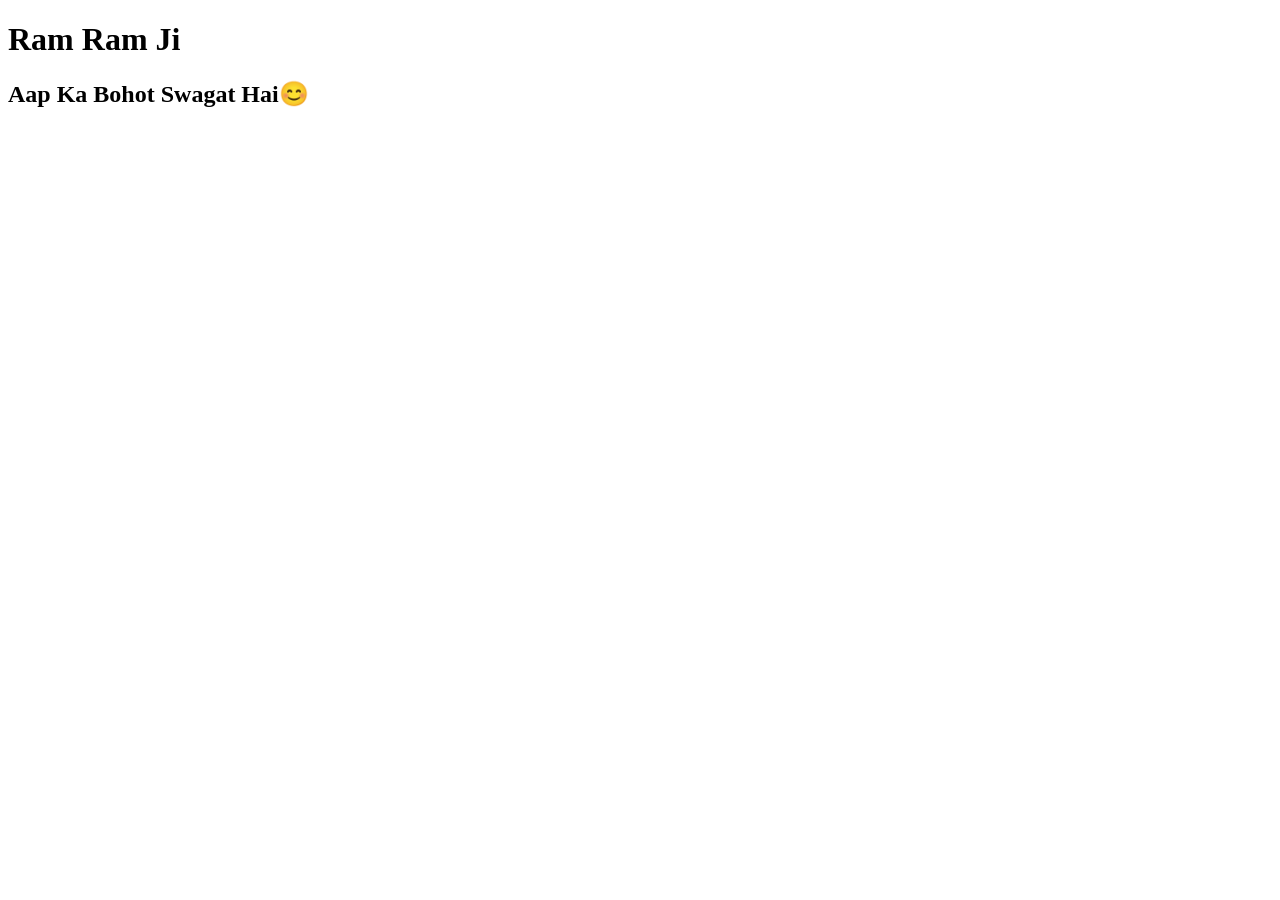
==== index.html @ 4d109428 "Welcoming" ====
<!DOCTYPE html>
<html lang="en">
<head>
    <meta charset="UTF-8">
    <meta name="viewport" content="width=device-width, initial-scale=1.0">
    <title>BookMyService</title>
</head>
<body>
    <h1>Ram Ram Ji</h1>
    <h2>Aap Ka Bohot Swagat Hai😊</h2>
</body>
</html>
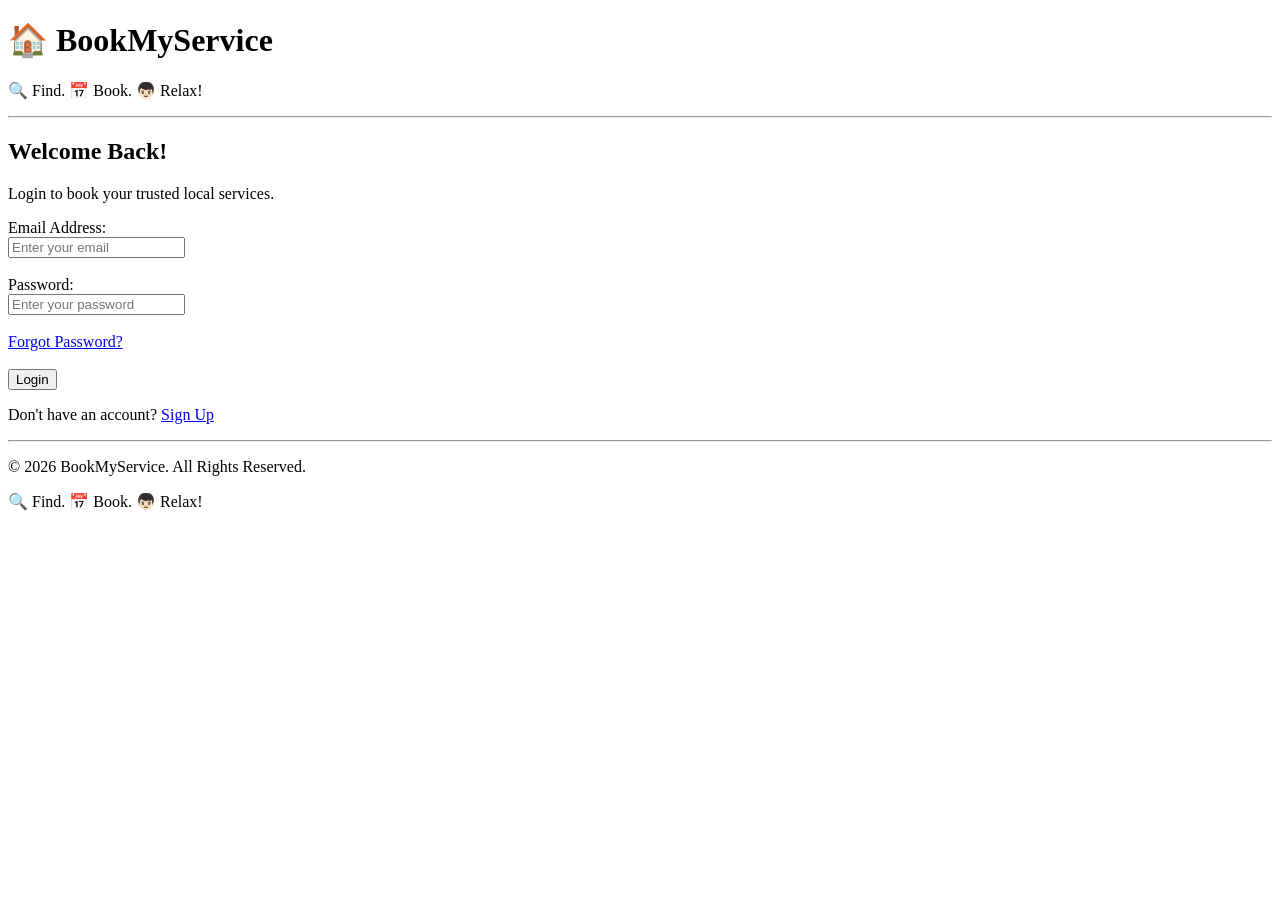
==== commit f8c59f0a: "Login Structure" ====
--- a/index.html
+++ b/index.html
@@ -3,10 +3,53 @@
 <head>
     <meta charset="UTF-8">
     <meta name="viewport" content="width=device-width, initial-scale=1.0">
-    <title>BookMyService</title>
+    <title>BookMyService - Login</title>
 </head>
+
 <body>
-    <h1>Ram Ram Ji</h1>
-    <h2>Aap Ka Bohot Swagat Hai😊</h2>
+
+    <header>
+        <h1>🏠 BookMyService</h1>
+        <p>🔍 Find. 📅 Book. 👦🏻 Relax!</p>
+        <hr>
+    </header>
+
+    <main>
+        <h2>Welcome Back!</h2>
+        <p>Login to book your trusted local services.</p>
+
+        <form action="#" method="POST">
+
+            <label for="email">Email Address:</label><br>
+            <input type="email" id="email" name="email"
+                   placeholder="Enter your email" required>
+            <br><br>
+
+            <label for="password">Password:</label><br>
+            <input type="password" id="password" name="password"
+                   placeholder="Enter your password" required>
+            <br><br>
+
+            <a href="#">Forgot Password?</a>
+            <br><br>
+
+            <button type="submit">Login</button>
+
+        </form>
+
+        <p>Don't have an account?
+            <a href="signup.html">Sign Up</a>
+        </p>
+    </main>
+
+    <hr>
+
+    <footer>
+        <p>© 2026 BookMyService. All Rights Reserved.</p>
+        <p>🔍 Find. 📅 Book. 👦🏻 Relax!</p>
+    </footer>
+
 </body>
-</html>+</html>
+
+
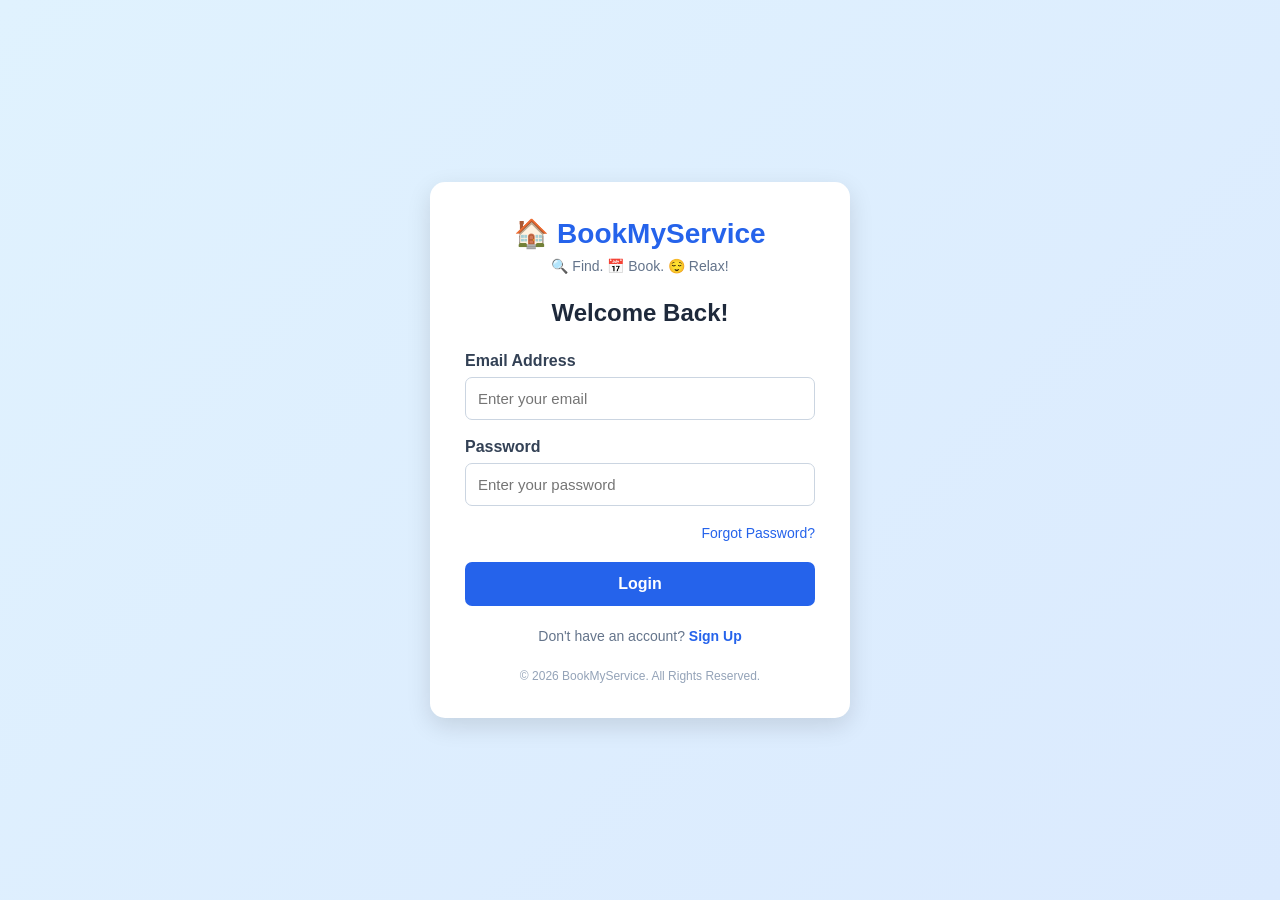
==== commit b2c266e4: "Create a page" ====
--- a/index.html
+++ b/index.html
@@ -3,53 +3,55 @@
 <head>
     <meta charset="UTF-8">
     <meta name="viewport" content="width=device-width, initial-scale=1.0">
-    <title>BookMyService - Login</title>
+    <title>BookMyService | Login</title>
+    <link rel="stylesheet" href="style.css">
 </head>
-
 <body>
 
-    <header>
-        <h1>🏠 BookMyService</h1>
-        <p>🔍 Find. 📅 Book. 👦🏻 Relax!</p>
-        <hr>
-    </header>
+    <div class="login-container">
 
-    <main>
+        <div class="logo">
+            <h1>🏠 BookMyService</h1>
+            <p>🔍 Find. 📅 Book. 😌 Relax!</p>
+        </div>
+
         <h2>Welcome Back!</h2>
-        <p>Login to book your trusted local services.</p>
 
         <form action="#" method="POST">
 
-            <label for="email">Email Address:</label><br>
-            <input type="email" id="email" name="email"
-                   placeholder="Enter your email" required>
-            <br><br>
+            <div class="input-group">
+                <label for="email">Email Address</label>
+                <input type="email" id="email"
+                       placeholder="Enter your email" required>
+            </div>
 
-            <label for="password">Password:</label><br>
-            <input type="password" id="password" name="password"
-                   placeholder="Enter your password" required>
-            <br><br>
+            <div class="input-group">
+                <label for="password">Password</label>
+                <input type="password" id="password"
+                       placeholder="Enter your password" required>
+            </div>
 
-            <a href="#">Forgot Password?</a>
-            <br><br>
+            <div class="forgot-password">
+                <a href="#">Forgot Password?</a>
+            </div>
 
-            <button type="submit">Login</button>
+            <button type="submit" class="login-btn">
+                Login
+            </button>
 
         </form>
 
-        <p>Don't have an account?
+        <div class="signup">
+            Don't have an account?
             <a href="signup.html">Sign Up</a>
-        </p>
-    </main>
+        </div>
 
-    <hr>
+        <div class="footer">
+            © 2026 BookMyService. All Rights Reserved.
+        </div>
 
-    <footer>
-        <p>© 2026 BookMyService. All Rights Reserved.</p>
-        <p>🔍 Find. 📅 Book. 👦🏻 Relax!</p>
-    </footer>
+    </div>
 
 </body>
 </html>
 
-
--- a/style.css
+++ b/style.css
@@ -0,0 +1,116 @@
+* {
+    margin: 0;
+    padding: 0;
+    box-sizing: border-box;
+    font-family: Arial, sans-serif;
+}
+
+body {
+    min-height: 100vh;
+    display: flex;
+    justify-content: center;
+    align-items: center;
+    background: linear-gradient(135deg, #e0f2fe, #dbeafe);
+}
+
+.login-container {
+    width: 90%;
+    max-width: 420px;
+    background: white;
+    padding: 35px;
+    border-radius: 15px;
+    box-shadow: 0 8px 25px rgba(0, 0, 0, 0.12);
+}
+
+.logo {
+    text-align: center;
+    margin-bottom: 25px;
+}
+
+.logo h1 {
+    color: #2563eb;
+    font-size: 28px;
+}
+
+.logo p {
+    color: #64748b;
+    margin-top: 8px;
+    font-size: 14px;
+}
+
+h2 {
+    text-align: center;
+    margin-bottom: 25px;
+    color: #1e293b;
+}
+
+.input-group {
+    margin-bottom: 18px;
+}
+
+label {
+    display: block;
+    margin-bottom: 7px;
+    color: #334155;
+    font-weight: bold;
+}
+
+input {
+    width: 100%;
+    padding: 12px;
+    border: 1px solid #cbd5e1;
+    border-radius: 7px;
+    outline: none;
+    font-size: 15px;
+}
+
+input:focus {
+    border-color: #2563eb;
+}
+
+.forgot-password {
+    text-align: right;
+    margin-bottom: 20px;
+}
+
+.forgot-password a {
+    color: #2563eb;
+    text-decoration: none;
+    font-size: 14px;
+}
+
+.login-btn {
+    width: 100%;
+    padding: 13px;
+    background: #2563eb;
+    color: white;
+    border: none;
+    border-radius: 7px;
+    font-size: 16px;
+    font-weight: bold;
+    cursor: pointer;
+}
+
+.login-btn:hover {
+    background: #1d4ed8;
+}
+
+.signup {
+    text-align: center;
+    margin-top: 22px;
+    color: #64748b;
+    font-size: 14px;
+}
+
+.signup a {
+    color: #2563eb;
+    text-decoration: none;
+    font-weight: bold;
+}
+
+.footer {
+    text-align: center;
+    margin-top: 25px;
+    color: #94a3b8;
+    font-size: 12px;
+}
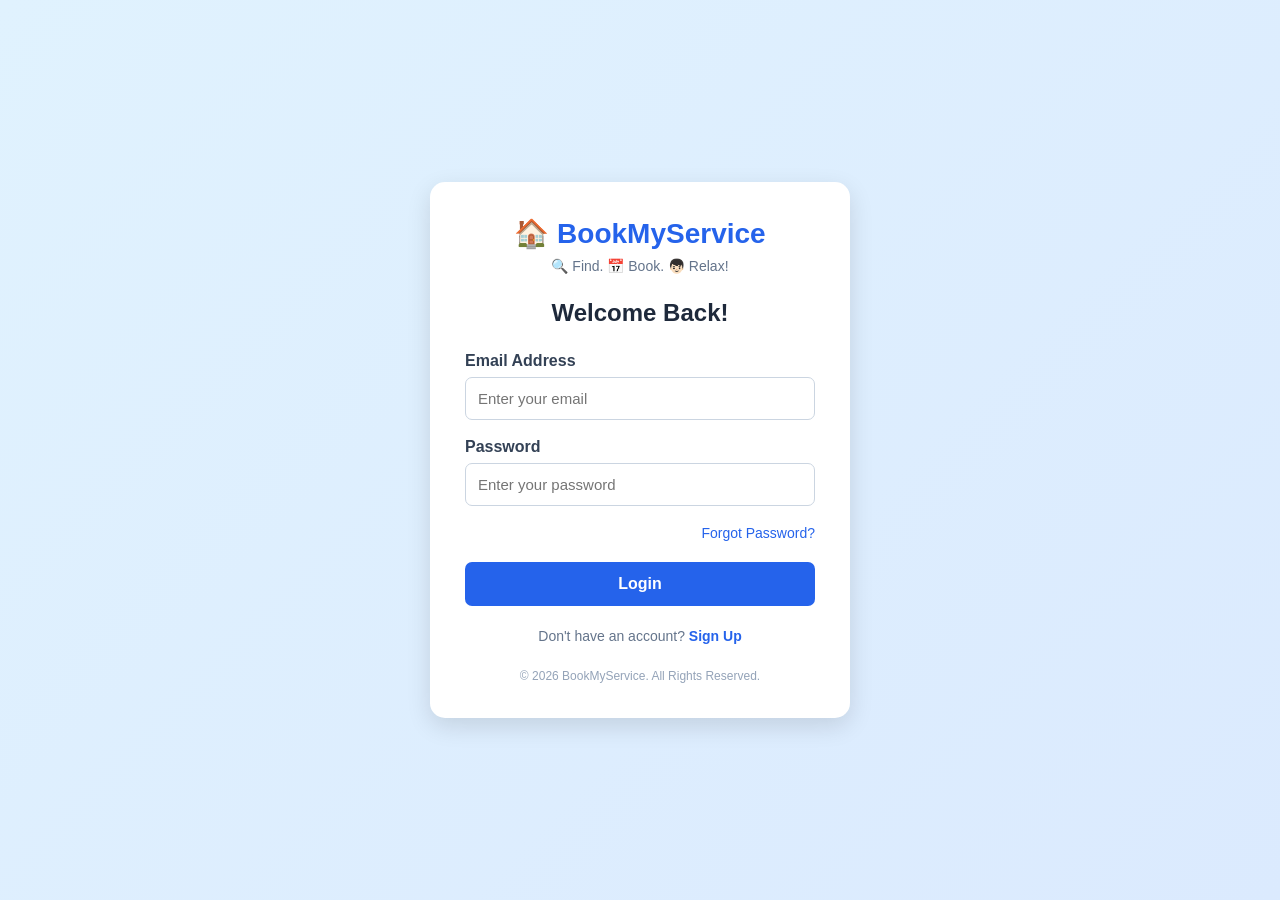
==== commit 2c981789: "fix2" ====
--- a/index.html
+++ b/index.html
@@ -12,7 +12,7 @@
 
         <div class="logo">
             <h1>🏠 BookMyService</h1>
-            <p>🔍 Find. 📅 Book. 😌 Relax!</p>
+            <p>🔍 Find. 📅 Book. 👦🏻 Relax!</p>
         </div>
 
         <h2>Welcome Back!</h2>
